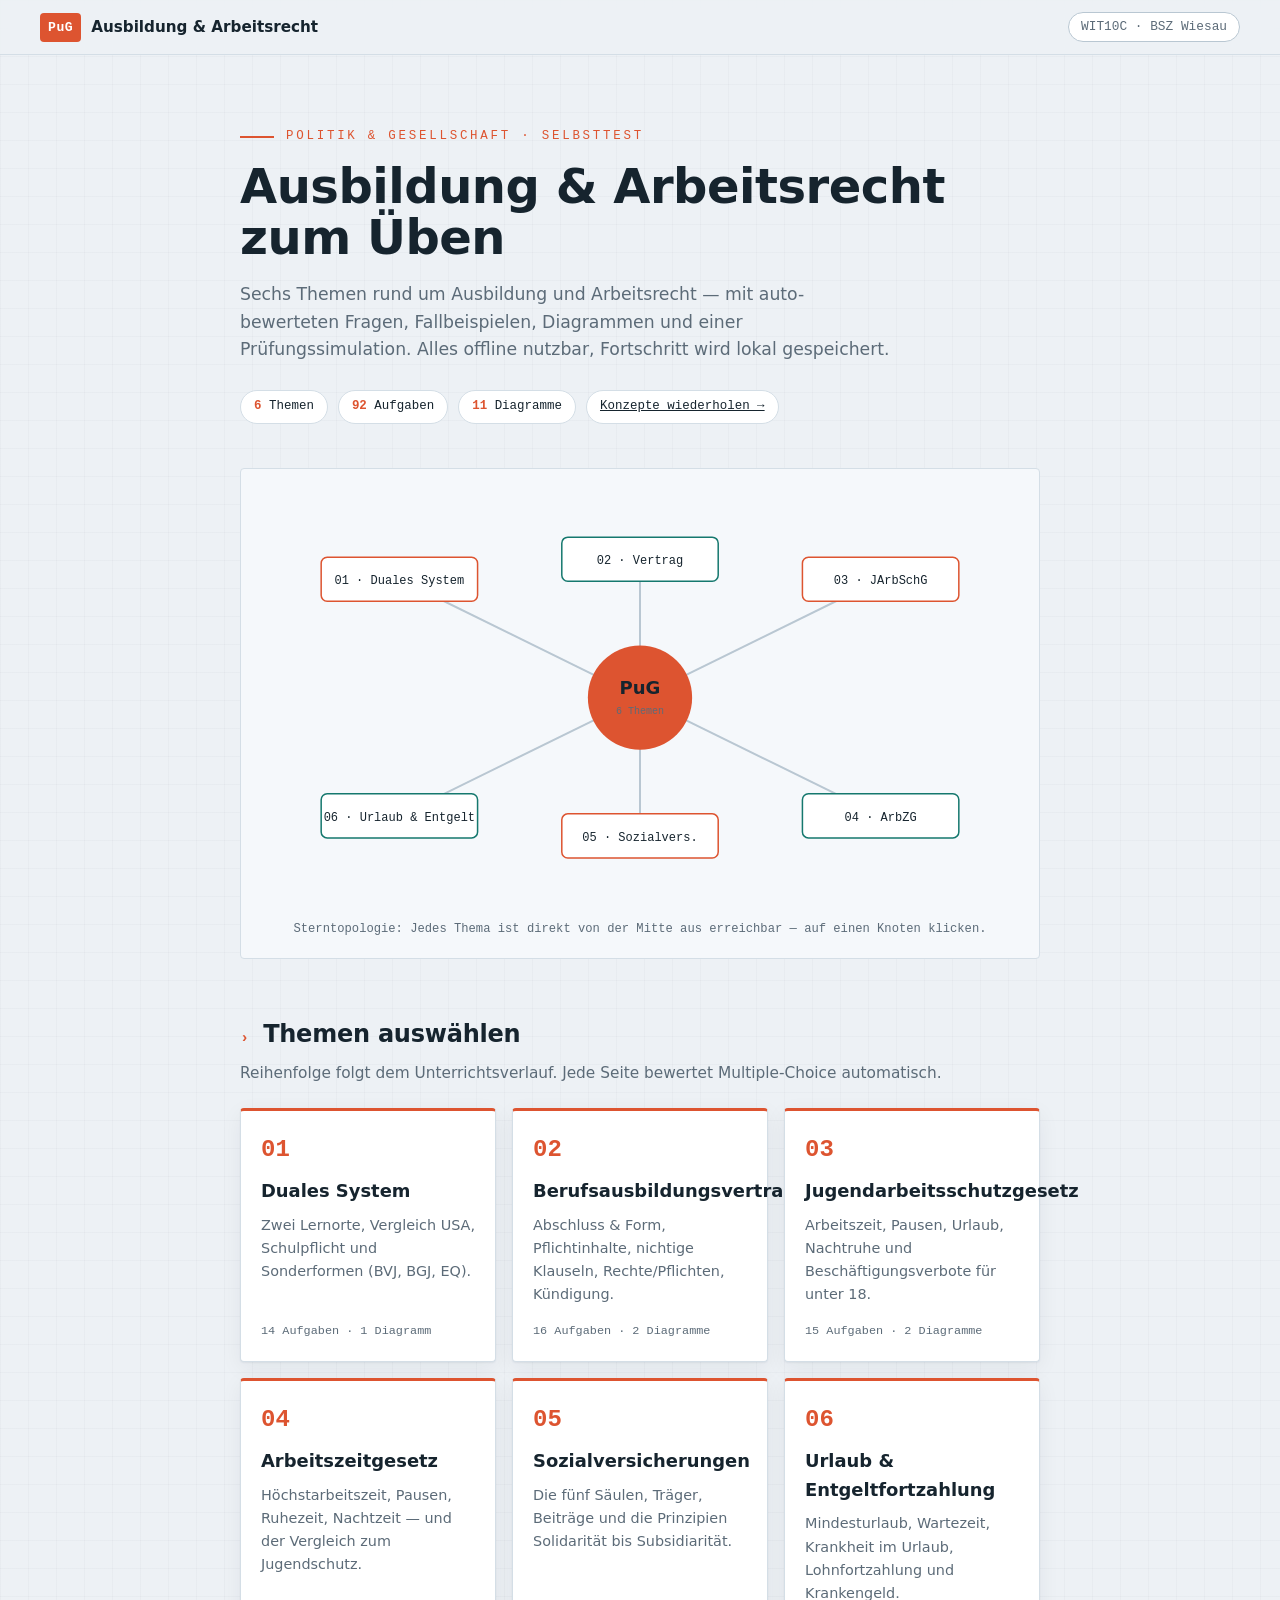
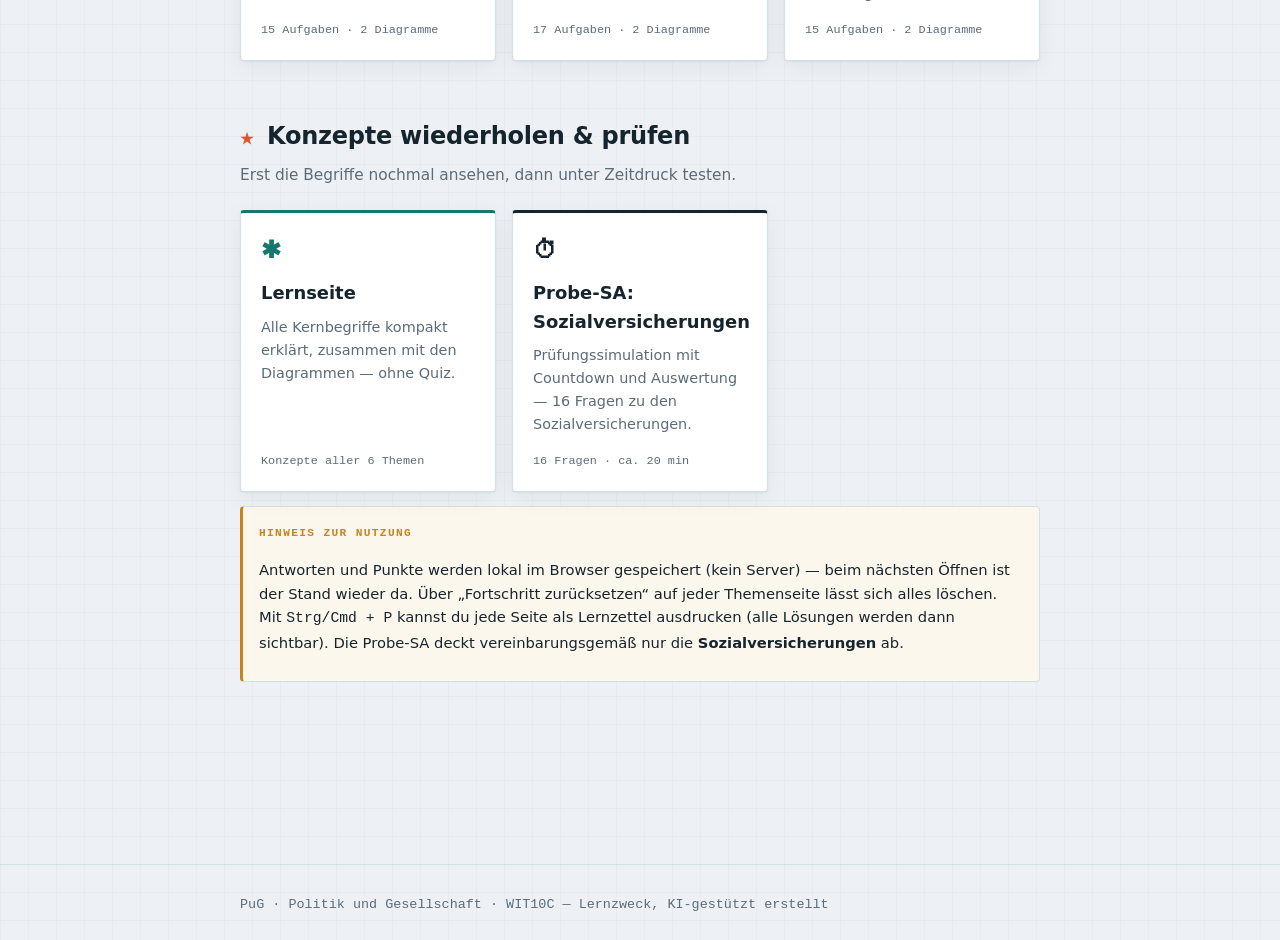
==== index.html @ f2c80445 "--" ====
<!DOCTYPE html>
<html lang="de">
<head>
<meta charset="utf-8">
<meta name="viewport" content="width=device-width, initial-scale=1">
<title>PuG · Ausbildung &amp; Arbeitsrecht — Selbsttest</title>
<link rel="stylesheet" href="assets/style.css">
<link rel="stylesheet" href="assets/print.css">
</head>
<body>
<header class="topbar">
  <a class="brand" href="index.html"><span class="mark">PuG</span><b>Ausbildung &amp; Arbeitsrecht</b></a>
  <div class="spacer"></div>
  <span class="scorechip">WIT10C · BSZ Wiesau</span>
</header>
<main><div class="wrap">
  <section class="hero">
    <p class="eyebrow">Politik &amp; Gesellschaft · Selbsttest</p>
    <h1>Ausbildung &amp; Arbeitsrecht zum Üben</h1>
    <p class="lede">Sechs Themen rund um Ausbildung und Arbeitsrecht — mit auto-bewerteten Fragen, Fallbeispielen,
      Diagrammen und einer Prüfungssimulation. Alles offline nutzbar, Fortschritt wird lokal gespeichert.</p>
    <div class="hero-meta">
      <span class="pill"><b>6</b> Themen</span>
      <span class="pill"><b>92</b> Aufgaben</span>
      <span class="pill"><b>11</b> Diagramme</span>
      <a class="pill" href="lernseite.html">Konzepte wiederholen →</a>
    </div>
  </section>

  <figure class="diagram">
    <svg viewBox="0 0 760 420" role="img" aria-label="Navigations-Sterndiagramm mit den sechs Themen rund um die zentrale PuG-Marke">
      <!-- spokes -->
      <line x1="380" y1="210" x2="140" y2="92"  stroke="#B9C7D2" stroke-width="2"/>
      <line x1="380" y1="210" x2="380" y2="72"  stroke="#B9C7D2" stroke-width="2"/>
      <line x1="380" y1="210" x2="620" y2="92"  stroke="#B9C7D2" stroke-width="2"/>
      <line x1="380" y1="210" x2="620" y2="328" stroke="#B9C7D2" stroke-width="2"/>
      <line x1="380" y1="210" x2="380" y2="348" stroke="#B9C7D2" stroke-width="2"/>
      <line x1="380" y1="210" x2="140" y2="328" stroke="#B9C7D2" stroke-width="2"/>
      <!-- hub -->
      <circle cx="380" cy="210" r="52" fill="#DD5430"/>
      <text x="380" y="206" text-anchor="middle" class="svg-title" fill="#fff" style="font-size:18px">PuG</text>
      <text x="380" y="226" text-anchor="middle" class="svg-label-sm" fill="#FBEAE3">6 Themen</text>
      <!-- node 01 -->
      <a href="01-duales-system.html">
        <rect x="62"  y="70" width="156" height="44" rx="6" fill="#FFFFFF" stroke="#DD5430" stroke-width="1.5"/>
        <text x="140" y="97" text-anchor="middle" class="svg-label">01 · Duales System</text>
      </a>
      <!-- node 02 -->
      <a href="02-ausbildungsvertrag.html">
        <rect x="302" y="50" width="156" height="44" rx="6" fill="#FFFFFF" stroke="#15786E" stroke-width="1.5"/>
        <text x="380" y="77" text-anchor="middle" class="svg-label">02 · Vertrag</text>
      </a>
      <!-- node 03 -->
      <a href="03-jugendarbeitsschutz.html">
        <rect x="542" y="70" width="156" height="44" rx="6" fill="#FFFFFF" stroke="#DD5430" stroke-width="1.5"/>
        <text x="620" y="97" text-anchor="middle" class="svg-label">03 · JArbSchG</text>
      </a>
      <!-- node 04 -->
      <a href="04-arbeitszeitgesetz.html">
        <rect x="542" y="306" width="156" height="44" rx="6" fill="#FFFFFF" stroke="#15786E" stroke-width="1.5"/>
        <text x="620" y="333" text-anchor="middle" class="svg-label">04 · ArbZG</text>
      </a>
      <!-- node 05 -->
      <a href="05-sozialversicherungen.html">
        <rect x="302" y="326" width="156" height="44" rx="6" fill="#FFFFFF" stroke="#DD5430" stroke-width="1.5"/>
        <text x="380" y="353" text-anchor="middle" class="svg-label">05 · Sozialvers.</text>
      </a>
      <!-- node 06 -->
      <a href="06-urlaub-entgelt.html">
        <rect x="62"  y="306" width="156" height="44" rx="6" fill="#FFFFFF" stroke="#15786E" stroke-width="1.5"/>
        <text x="140" y="333" text-anchor="middle" class="svg-label">06 · Urlaub &amp; Entgelt</text>
      </a>
    </svg>
    <figcaption>Sterntopologie: Jedes Thema ist direkt von der Mitte aus erreichbar — auf einen Knoten klicken.</figcaption>
  </figure>

  <div class="sec-head"><span class="ix">›</span><h2>Themen auswählen</h2></div>
  <p class="sec-sub">Reihenfolge folgt dem Unterrichtsverlauf. Jede Seite bewertet Multiple-Choice automatisch.</p>
  <div class="topic-grid">
    <a class="topic-card" href="01-duales-system.html">
      <span class="tc-num">01</span><h3>Duales System</h3>
      <p>Zwei Lernorte, Vergleich USA, Schulpflicht und Sonderformen (BVJ, BGJ, EQ).</p>
      <span class="tc-meta">14 Aufgaben · 1 Diagramm</span>
    </a>
    <a class="topic-card" href="02-ausbildungsvertrag.html">
      <span class="tc-num">02</span><h3>Berufsausbildungsvertrag</h3>
      <p>Abschluss &amp; Form, Pflichtinhalte, nichtige Klauseln, Rechte/Pflichten, Kündigung.</p>
      <span class="tc-meta">16 Aufgaben · 2 Diagramme</span>
    </a>
    <a class="topic-card" href="03-jugendarbeitsschutz.html">
      <span class="tc-num">03</span><h3>Jugendarbeitsschutzgesetz</h3>
      <p>Arbeitszeit, Pausen, Urlaub, Nachtruhe und Beschäftigungsverbote für unter 18.</p>
      <span class="tc-meta">15 Aufgaben · 2 Diagramme</span>
    </a>
    <a class="topic-card" href="04-arbeitszeitgesetz.html">
      <span class="tc-num">04</span><h3>Arbeitszeitgesetz</h3>
      <p>Höchstarbeitszeit, Pausen, Ruhezeit, Nachtzeit — und der Vergleich zum Jugendschutz.</p>
      <span class="tc-meta">15 Aufgaben · 2 Diagramme</span>
    </a>
    <a class="topic-card" href="05-sozialversicherungen.html">
      <span class="tc-num">05</span><h3>Sozialversicherungen</h3>
      <p>Die fünf Säulen, Träger, Beiträge und die Prinzipien Solidarität bis Subsidiarität.</p>
      <span class="tc-meta">17 Aufgaben · 2 Diagramme</span>
    </a>
    <a class="topic-card" href="06-urlaub-entgelt.html">
      <span class="tc-num">06</span><h3>Urlaub &amp; Entgeltfortzahlung</h3>
      <p>Mindesturlaub, Wartezeit, Krankheit im Urlaub, Lohnfortzahlung und Krankengeld.</p>
      <span class="tc-meta">15 Aufgaben · 2 Diagramme</span>
    </a>
  </div>

  <div class="sec-head"><span class="ix">★</span><h2>Konzepte wiederholen &amp; prüfen</h2></div>
  <p class="sec-sub">Erst die Begriffe nochmal ansehen, dann unter Zeitdruck testen.</p>
  <div class="topic-grid">
    <a class="topic-card" href="lernseite.html" style="border-top-color:#15786E">
      <span class="tc-num" style="color:#15786E">✱</span><h3>Lernseite</h3>
      <p>Alle Kernbegriffe kompakt erklärt, zusammen mit den Diagrammen — ohne Quiz.</p>
      <span class="tc-meta">Konzepte aller 6 Themen</span>
    </a>
    <a class="topic-card" href="pruefung.html" style="border-top-color:#16242E">
      <span class="tc-num" style="color:#16242E">⏱</span><h3>Probe-SA: Sozialversicherungen</h3>
      <p>Prüfungssimulation mit Countdown und Auswertung — 16 Fragen zu den Sozialversicherungen.</p>
      <span class="tc-meta">16 Fragen · ca. 20 min</span>
    </a>
  </div>

  <div class="note">
    <span class="lbl">Hinweis zur Nutzung</span>
    <p>Antworten und Punkte werden lokal im Browser gespeichert (kein Server) — beim nächsten Öffnen ist der Stand wieder da.
      Über „Fortschritt zurücksetzen“ auf jeder Themenseite lässt sich alles löschen. Mit <code>Strg/Cmd + P</code> kannst du jede Seite
      als Lernzettel ausdrucken (alle Lösungen werden dann sichtbar). Die Probe-SA deckt vereinbarungsgemäß nur die <strong>Sozialversicherungen</strong> ab.</p>
  </div>
</div></main>
<footer class="foot"><div class="wrap"><span class="mono">PuG · Politik und Gesellschaft · WIT10C — Lernzweck, KI-gestützt erstellt</span></div></footer>
</body>
</html>
---- assets/style.css ----
/* =========================================================================
   IT-Lernmaterial · Selbsttest-Website
   Visual identity: signal-orange + deep teal on cool blue-grey paper.
   Monospace carries all technical tokens — the subject's own vernacular.
   ========================================================================= */

:root {
  --ground:      #EDF1F5;
  --surface:     #FFFFFF;
  --surface-2:   #F5F8FB;
  --ink:         #16242E;
  --muted:       #5C6B78;
  --line:        #D4DEE6;
  --line-strong: #B9C7D2;
  --accent:      #DD5430;  /* signal orange — structure, emphasis */
  --accent-deep: #B23E1F;
  --accent-tint: #FBEAE3;
  --accent-2:    #15786E;  /* teal — correct / solutions */
  --accent-2-tint:#E4F1EF;
  --warn:        #B5462F;
  --gold:        #C6841E;

  --font-display: "Segoe UI Semibold","Segoe UI",system-ui,-apple-system,sans-serif;
  --font-body:    "Segoe UI",system-ui,-apple-system,"Helvetica Neue",sans-serif;
  --font-mono:    "Cascadia Code","Cascadia Mono","Consolas",ui-monospace,"SF Mono",monospace;

  --maxw: 880px;
  --radius: 4px;
  --shadow: 0 1px 2px rgba(22,36,46,.06), 0 6px 22px rgba(22,36,46,.06);
}

* { box-sizing: border-box; }

html { scroll-behavior: smooth; scroll-padding-top: 84px; }

body {
  margin: 0;
  font-family: var(--font-body);
  color: var(--ink);
  background: var(--ground);
  line-height: 1.6;
  -webkit-font-smoothing: antialiased;
  background-image:
    linear-gradient(rgba(22,36,46,.022) 1px, transparent 1px),
    linear-gradient(90deg, rgba(22,36,46,.022) 1px, transparent 1px);
  background-size: 28px 28px;
}

/* ---------- top bar ---------------------------------------------------- */
.topbar {
  position: sticky; top: 0; z-index: 50;
  display: flex; align-items: center; gap: 16px;
  padding: 12px clamp(16px,4vw,40px);
  background: rgba(237,241,245,.86);
  backdrop-filter: blur(8px);
  border-bottom: 1px solid var(--line);
}
.brand { display: flex; align-items: center; gap: 10px; text-decoration: none; color: var(--ink); }
.brand .mark {
  font-family: var(--font-mono); font-weight: 700; letter-spacing: .04em;
  background: var(--accent); color: #fff; padding: 4px 8px; border-radius: var(--radius);
  font-size: .82rem;
}
.brand .mark .slash { opacity: .6; }
.brand b { font-weight: 700; font-size: .95rem; }
.brand span.sub { color: var(--muted); font-size: .8rem; }
.topbar .spacer { flex: 1; }
.topnav { display: flex; gap: 2px; flex-wrap: wrap; }
.topnav a {
  font-family: var(--font-mono); font-size: .82rem; text-decoration: none;
  color: var(--muted); padding: 5px 9px; border-radius: var(--radius);
}
.topnav a:hover { color: var(--ink); background: var(--surface-2); }
.topnav a.current { color: #fff; background: var(--accent); }

/* score chip */
.scorechip {
  font-family: var(--font-mono); font-size: .8rem; color: var(--muted);
  border: 1px solid var(--line-strong); border-radius: 999px; padding: 4px 12px;
  background: var(--surface); white-space: nowrap;
}
.scorechip b { color: var(--accent-2); }

/* ---------- layout ----------------------------------------------------- */
.wrap { max-width: var(--maxw); margin: 0 auto; padding: 0 clamp(16px,4vw,40px); }
main { padding-bottom: 96px; }

/* ---------- hero ------------------------------------------------------- */
.hero { padding: clamp(36px,7vw,72px) 0 clamp(28px,4vw,40px); }
.eyebrow {
  font-family: var(--font-mono); font-size: .78rem; letter-spacing: .22em;
  text-transform: uppercase; color: var(--accent); margin: 0 0 14px;
  display: flex; align-items: center; gap: 12px;
}
.eyebrow::before { content:""; width: 34px; height: 2px; background: var(--accent); display:inline-block; }

.hero-num {
  font-family: var(--font-mono); font-weight: 700;
  font-size: clamp(3.4rem,12vw,7rem); line-height: .9; color: var(--ink);
  display: flex; align-items: baseline; gap: .15em;
}
.hero-num .hash { color: var(--accent); font-size: .5em; }
h1 {
  font-family: var(--font-display); font-weight: 700;
  font-size: clamp(1.8rem,4.4vw,3rem); line-height: 1.06; margin: 6px 0 0;
  letter-spacing: -.01em;
}
.hero .lede { font-size: 1.08rem; color: var(--muted); max-width: 60ch; margin: 18px 0 0; }

.hero-meta { display: flex; flex-wrap: wrap; gap: 10px; margin-top: 26px; }
.pill {
  font-family: var(--font-mono); font-size: .78rem; color: var(--ink);
  background: var(--surface); border: 1px solid var(--line); border-radius: 999px;
  padding: 6px 13px;
}
.pill b { color: var(--accent); }

/* ---------- section heads --------------------------------------------- */
.sec-head { margin: 56px 0 8px; display: flex; align-items: baseline; gap: 14px; }
.sec-head .ix {
  font-family: var(--font-mono); color: var(--accent); font-weight: 700; font-size: .95rem;
}
.sec-head h2 {
  font-family: var(--font-display); font-weight: 700; font-size: 1.5rem; margin: 0;
  letter-spacing: -.01em;
}
.sec-sub { color: var(--muted); margin: 0 0 22px; font-size: .96rem; }
hr.rule { border: 0; border-top: 1px solid var(--line); margin: 0; }

/* ---------- question cards -------------------------------------------- */
.q {
  background: var(--surface); border: 1px solid var(--line); border-radius: var(--radius);
  box-shadow: var(--shadow); margin: 18px 0; overflow: hidden;
  border-left: 3px solid var(--line-strong);
}
.q.answered-ok  { border-left-color: var(--accent-2); }
.q.answered-bad { border-left-color: var(--accent); }

.q-head {
  display: flex; align-items: center; gap: 12px;
  padding: 14px 22px 0;
}
.q-num {
  font-family: var(--font-mono); font-weight: 700; color: var(--accent); font-size: .95rem;
}
.q-type {
  font-family: var(--font-mono); font-size: .68rem; letter-spacing: .12em; text-transform: uppercase;
  color: var(--muted); border: 1px solid var(--line); border-radius: 999px; padding: 2px 9px;
}
.q-type.calc { color: var(--accent-deep); border-color: var(--accent-tint); background: var(--accent-tint); }
.q-pts { margin-left: auto; font-family: var(--font-mono); font-size: .72rem; color: var(--muted); }

.q-body { padding: 12px 22px 4px; }
.q-text { margin: 0 0 14px; font-size: 1.02rem; }
.q-text strong { font-weight: 700; }
.q-body code, .mono { font-family: var(--font-mono); }
.q-body code {
  background: var(--surface-2); border: 1px solid var(--line); border-radius: 3px;
  padding: .05em .4em; font-size: .92em;
}

/* options */
.q-options { list-style: none; margin: 0 0 8px; padding: 0; display: grid; gap: 8px; }
.opt {
  display: flex; align-items: flex-start; gap: 11px;
  padding: 11px 14px; border: 1px solid var(--line); border-radius: var(--radius);
  cursor: pointer; transition: background .12s, border-color .12s; background: var(--surface);
  font-size: .98rem;
}
.opt:hover { background: var(--surface-2); border-color: var(--line-strong); }
.opt .tick {
  flex: none; width: 20px; height: 20px; border: 1.5px solid var(--line-strong);
  border-radius: 50%; display: grid; place-items: center; margin-top: 1px;
  font-family: var(--font-mono); font-size: .7rem; color: transparent;
}
.opt[data-multi="true"] .tick { border-radius: 4px; }
.q-options.locked .opt { cursor: default; }
.opt.picked { border-color: var(--ink); background: var(--surface-2); }
.opt.picked .tick { background: var(--ink); border-color: var(--ink); color: #fff; }
.q-options:not(.locked) .opt.picked .tick::after { content: "✓"; }
.opt.correct   { border-color: var(--accent-2); background: var(--accent-2-tint); }
.opt.correct .tick { background: var(--accent-2); border-color: var(--accent-2); color:#fff; }
.opt.wrong     { border-color: var(--warn); background: var(--accent-tint); }
.opt.wrong .tick { background: var(--warn); border-color: var(--warn); color:#fff; }
.opt.reveal-correct { border-color: var(--accent-2); }
.opt.reveal-correct .tick { color: var(--accent-2); border-color: var(--accent-2); }

/* reveal button + solution */
.q-foot { padding: 4px 22px 18px; display: flex; gap: 10px; flex-wrap: wrap; }
.q-reveal {
  font-family: var(--font-mono); font-size: .82rem; cursor: pointer;
  background: transparent; color: var(--accent-2); border: 1px solid var(--accent-2);
  border-radius: var(--radius); padding: 7px 14px; transition: background .12s,color .12s;
}
.q-reveal:hover { background: var(--accent-2); color: #fff; }
.q-reveal[aria-expanded="true"] { background: var(--accent-2); color:#fff; }
.q-check {
  font-family: var(--font-mono); font-size: .82rem; cursor: pointer;
  background: var(--ink); color: #fff; border: 1px solid var(--ink);
  border-radius: var(--radius); padding: 7px 14px;
}
.q-check:hover { background: #0e1920; }

.q-solution {
  margin: 14px 22px 20px; padding: 16px 18px;
  background: var(--accent-2-tint); border: 1px solid #BFE0DB; border-left: 3px solid var(--accent-2);
  border-radius: var(--radius); font-size: .96rem;
}
.q-solution[hidden] { display: none; }
.q-solution .sol-label {
  font-family: var(--font-mono); font-size: .68rem; letter-spacing: .14em; text-transform: uppercase;
  color: var(--accent-2); font-weight: 700; display: block; margin-bottom: 8px;
}
.q-solution p { margin: 0 0 8px; }
.q-solution p:last-child { margin-bottom: 0; }
.q-solution ul, .q-solution ol { margin: 6px 0; padding-left: 22px; }
.q-solution li { margin: 4px 0; }
.q-solution code {
  font-family: var(--font-mono); background: rgba(255,255,255,.7);
  border: 1px solid #BFE0DB; border-radius: 3px; padding: .04em .35em;
}
.q-solution .step {
  font-family: var(--font-mono); font-size: .9rem; background: rgba(255,255,255,.75);
  border: 1px solid #CFE5E1; border-radius: 4px; padding: 8px 12px; margin: 8px 0; white-space: pre-wrap;
}
.tag-mistake {
  display:inline-block; font-family:var(--font-mono); font-size:.7rem; color:var(--warn);
  background:var(--accent-tint); border:1px solid #EBC9BD; border-radius:999px; padding:1px 8px; margin-right:6px;
}

/* ---------- figures / diagrams ---------------------------------------- */
figure.diagram {
  margin: 4px 0 16px; padding: 18px; background: var(--surface-2);
  border: 1px solid var(--line); border-radius: var(--radius); overflow-x: auto;
}
figure.diagram svg { display: block; max-width: 100%; height: auto; margin: 0 auto; }
figure.diagram figcaption {
  font-family: var(--font-mono); font-size: .76rem; color: var(--muted);
  margin-top: 12px; text-align: center;
}
.svg-label { font-family: var(--font-mono); font-size: 12px; fill: var(--ink); }
.svg-label-sm { font-family: var(--font-mono); font-size: 10px; fill: var(--muted); }
.svg-title { font-family: var(--font-body); font-weight: 700; font-size: 13px; fill: var(--ink); }

/* ---------- gallery page ---------------------------------------------- */
.gal-nav { display: flex; flex-wrap: wrap; gap: 8px; margin-top: 18px; }
.gal-nav a.pill { text-decoration: none; transition: border-color .15s, transform .15s; }
.gal-nav a.pill:hover { border-color: var(--line-strong); transform: translateY(-2px); }
.gal-nav .cnt {
  font-family: var(--font-mono); font-size: .7rem; color: var(--accent); margin-left: 4px;
}
.sec-sub .src-link { color: var(--accent); text-decoration: none; font-weight: 600; }
.sec-sub .src-link:hover { text-decoration: underline; }
.gal-grid {
  display: grid; grid-template-columns: repeat(auto-fill, minmax(360px, 1fr));
  gap: 16px; margin-top: 8px;
}
.gal-item { display: flex; }
.gal-item figure.diagram { margin: 0; width: 100%; }

/* ---------- learning page (concept review) ---------------------------- */
.learn-grid {
  display: grid; grid-template-columns: repeat(auto-fill, minmax(260px, 1fr));
  gap: 12px; margin: 8px 0 18px;
}
.learn-card {
  background: var(--surface); border: 1px solid var(--line); border-radius: var(--radius);
  border-left: 3px solid var(--accent-2); padding: 14px 16px; box-shadow: var(--shadow);
}
.learn-card .lc-term {
  font-family: var(--font-mono); font-weight: 700; color: var(--accent-2);
  font-size: .92rem; display: block; margin-bottom: 5px;
}
.learn-card .lc-def { margin: 0; font-size: .92rem; color: var(--ink); }
.learn-card .lc-def code {
  font-family: var(--font-mono); background: var(--surface-2);
  border: 1px solid var(--line); border-radius: 3px; padding: .04em .35em; font-size: .9em;
}

/* ---------- reference tables ------------------------------------------ */
.tbl-wrap { overflow-x: auto; margin: 4px 0 12px; }
table.ref {
  border-collapse: collapse; width: 100%; font-size: .9rem; background: var(--surface);
}
table.ref th, table.ref td { border: 1px solid var(--line); padding: 8px 11px; text-align: left; vertical-align: top; }
table.ref th { background: var(--ink); color: #fff; font-weight: 600; font-size: .82rem; }
table.ref tr:nth-child(even) td { background: var(--surface-2); }
table.ref code, table.ref .mono { font-family: var(--font-mono); font-size: .9em; }

/* ---------- callouts --------------------------------------------------- */
.note {
  border: 1px solid var(--line); border-left: 3px solid var(--gold); background: #FCF7EC;
  border-radius: var(--radius); padding: 12px 16px; margin: 14px 0; font-size: .92rem;
}
.note .lbl { font-family: var(--font-mono); font-size: .7rem; letter-spacing:.12em; text-transform:uppercase; color: var(--gold); font-weight:700; }

/* ---------- index page topic grid ------------------------------------- */
.topic-grid { display: grid; grid-template-columns: repeat(auto-fill,minmax(250px,1fr)); gap: 16px; margin: 8px 0 0; }
.topic-card {
  display: flex; flex-direction: column; gap: 8px; text-decoration: none; color: var(--ink);
  background: var(--surface); border: 1px solid var(--line); border-radius: var(--radius);
  padding: 20px; box-shadow: var(--shadow); transition: transform .14s, border-color .14s, box-shadow .14s;
  border-top: 3px solid var(--accent);
}
.topic-card:hover { transform: translateY(-3px); border-color: var(--line-strong);
  box-shadow: 0 8px 30px rgba(22,36,46,.12); }
.topic-card .tc-num { font-family: var(--font-mono); font-weight: 700; color: var(--accent); font-size: 1.5rem; }
.topic-card h3 { font-family: var(--font-display); margin: 0; font-size: 1.12rem; }
.topic-card p { margin: 0; color: var(--muted); font-size: .9rem; }
.topic-card .tc-meta { margin-top: auto; font-family: var(--font-mono); font-size: .74rem; color: var(--muted); padding-top: 8px; }

/* ---------- pager (prev/next) ----------------------------------------- */
.pager { display: flex; justify-content: space-between; gap: 12px; margin-top: 64px; }
.pager a {
  flex: 1; text-decoration: none; color: var(--ink); background: var(--surface);
  border: 1px solid var(--line); border-radius: var(--radius); padding: 16px 18px;
  transition: border-color .14s, background .14s;
}
.pager a:hover { border-color: var(--accent); }
.pager a.next { text-align: right; }
.pager a span { display: block; font-family: var(--font-mono); font-size: .72rem; color: var(--muted); letter-spacing:.1em; text-transform:uppercase; }
.pager a b { font-weight: 700; }
.pager a[aria-disabled="true"] { opacity: .4; pointer-events: none; }

/* ---------- controls bar ---------------------------------------------- */
.controls { display: flex; flex-wrap: wrap; gap: 10px; align-items: center; margin: 8px 0 24px; }
.btn {
  font-family: var(--font-mono); font-size: .82rem; cursor: pointer; border-radius: var(--radius);
  padding: 8px 15px; border: 1px solid var(--line-strong); background: var(--surface); color: var(--ink);
  transition: background .12s, border-color .12s, color .12s;
}
.btn:hover { border-color: var(--accent); }
.btn.primary { background: var(--accent); border-color: var(--accent); color: #fff; }
.btn.primary:hover { background: var(--accent-deep); border-color: var(--accent-deep); }

/* ---------- footer ----------------------------------------------------- */
.foot { border-top: 1px solid var(--line); margin-top: 72px; padding: 28px 0; color: var(--muted); font-size: .84rem; }
.foot .mono { font-family: var(--font-mono); }

/* ---------- accessibility & motion ------------------------------------ */
:focus-visible { outline: 2px solid var(--accent); outline-offset: 2px; }
@media (prefers-reduced-motion: reduce) {
  * { animation: none !important; transition: none !important; scroll-behavior: auto; }
}
@media (max-width: 620px) {
  .topnav { display: none; }
  .q-head, .q-body, .q-foot { padding-left: 16px; padding-right: 16px; }
  .q-solution { margin-left: 16px; margin-right: 16px; }
}

/* ---------- source tag + rubric (generic) ----------------------------- */
.q-src {
  font-family: var(--font-mono); font-size: .66rem; letter-spacing: .04em;
  color: var(--accent-2); background: var(--accent-2-tint);
  border: 1px solid #BFE0DB; border-radius: 999px; padding: 2px 9px;
}
.q-head .q-src { margin-left: 6px; }
.rubric { list-style: none; margin: 10px 0 0; padding: 0; }
.rubric li { position: relative; padding: 3px 0 3px 26px; margin: 0; font-size: .92rem; }
.rubric li::before {
  content: "\2610"; position: absolute; left: 0; top: 1px;
  font-family: var(--font-mono); color: var(--accent-2); font-size: 1.05rem;
}
.rubric-label {
  font-family: var(--font-mono); font-size: .68rem; letter-spacing: .14em; text-transform: uppercase;
  color: var(--accent-2); font-weight: 700; display: block; margin: 12px 0 6px;
}

/* ---------- exam mode (Probe-SA) -------------------------------------- */
.exam-bar {
  position: sticky; top: 60px; z-index: 40;
  display: flex; align-items: center; gap: 14px; flex-wrap: wrap;
  background: var(--ink); color: #fff; border-radius: var(--radius);
  padding: 12px 18px; margin: 8px 0 24px; box-shadow: var(--shadow);
}
.exam-bar .clock {
  font-family: var(--font-mono); font-size: 1.25rem; font-weight: 700;
  background: rgba(255,255,255,.1); border-radius: var(--radius); padding: 4px 12px;
}
.exam-bar .clock.low { color: #FFD2C6; background: rgba(221,84,48,.35); }
.exam-bar .lbl { font-family: var(--font-mono); font-size: .76rem; letter-spacing: .12em; text-transform: uppercase; opacity: .85; }
.exam-bar .spacer { flex: 1; }
.exam-bar .btn.primary { background: var(--accent); border-color: var(--accent); }

#result {
  background: var(--accent-2-tint); border: 1px solid #BFE0DB; border-left: 3px solid var(--accent-2);
  border-radius: var(--radius); padding: 16px 18px; margin: 18px 0; font-size: 1rem;
}
#result[hidden] { display: none; }
#history { margin: 24px 0; }
#history[hidden] { display: none; }

.open-score-panel { margin-top: 14px; padding-top: 14px; border-top: 1px solid #BFE0DB; }
.score-help { margin: 6px 0 10px; color: var(--muted); font-size: .92rem; }
.open-score-grid {
  display: grid; grid-template-columns: repeat(auto-fit, minmax(170px, 1fr));
  gap: 10px; margin: 10px 0 12px;
}
.open-score-field {
  display: grid; grid-template-columns: 1fr 76px auto; align-items: center; gap: 8px;
  min-height: 44px; padding: 8px 10px;
  background: var(--surface); border: 1px solid #BFE0DB; border-radius: var(--radius);
}
.open-score-field span { font-family: var(--font-mono); font-size: .78rem; color: var(--ink); }
.open-score-field input {
  width: 76px; height: 32px;
  font-family: var(--font-mono); font-size: .9rem; color: var(--ink);
  border: 1px solid var(--line-strong); border-radius: var(--radius);
  padding: 4px 7px; background: var(--surface-2);
}
.open-score-field input:focus { outline: 2px solid var(--accent); outline-offset: 1px; background: var(--surface); }
.open-score-field small { font-family: var(--font-mono); font-size: .72rem; color: var(--muted); white-space: nowrap; }
.final-score-summary {
  margin-top: 12px; padding: 12px 14px;
  background: var(--surface); border: 1px solid #BFE0DB; border-radius: var(--radius);
}
.final-score-main {
  display: grid; grid-template-columns: repeat(auto-fit, minmax(160px, 1fr));
  gap: 8px; align-items: center;
}
.final-score-main span { font-family: var(--font-mono); font-size: .9rem; }
.ihk-scale { display: flex; flex-wrap: wrap; gap: 6px; margin-top: 10px; }
.ihk-scale span {
  font-family: var(--font-mono); font-size: .7rem; color: var(--muted);
  border: 1px solid var(--line); border-radius: 999px; padding: 3px 8px; background: var(--surface-2);
}
.ihk-scale span.active { color: #fff; background: var(--accent-2); border-color: var(--accent-2); }
@media (max-width: 520px) {
  .open-score-field { grid-template-columns: 1fr 70px auto; }
  .open-score-field input { width: 70px; }
}
---- assets/print.css ----
/* Druck-/PDF-Ansicht — alle Seiten.
   Blendet Bedienelemente aus, deckt ALLE Lösungen auf (zum Lernen auf Papier),
   und sorgt für saubere Umbrüche. Wird zusätzlich zu style.css eingebunden. */
@media print {
  :root { --shadow: none; }

  body { background: #fff !important; background-image: none !important; color: #000; }

  /* Bedienelemente und Navigation ausblenden */
  .topbar, .controls, .pager, .gal-nav, .foot,
  .q-foot, .q-reveal, .q-check, .q-copyprompt, .code-hint { display: none !important; }

  main { padding-bottom: 0; }
  .wrap { max-width: 100%; padding: 0 8mm; }

  /* Alle Lösungen sichtbar machen (auch normalerweise eingeklappte) */
  .q-solution[hidden], .q-solution { display: block !important; }

  /* Karten nicht über Seitenränder zerreißen */
  .q, figure.diagram, .learn-card, .topic-card { break-inside: avoid; page-break-inside: avoid; }
  .sec-head { break-after: avoid; page-break-after: avoid; }

  /* Eingabefelder als leere Linien zum Beschriften drucken */
  .code-input { min-height: 120px; border: 1px solid #999; background: #fff; }

  /* Diagramme klar in Schwarz/Weiß */
  figure.diagram { background: #fff !important; border: 1px solid #ccc; }
  .q-solution pre { background: #f4f4f4 !important; border: 1px solid #ccc; }
  .q-solution pre code { color: #111 !important; }

  a[href]::after { content: ""; } /* keine URL-Anhänge */
  @page { margin: 14mm 10mm; }
}
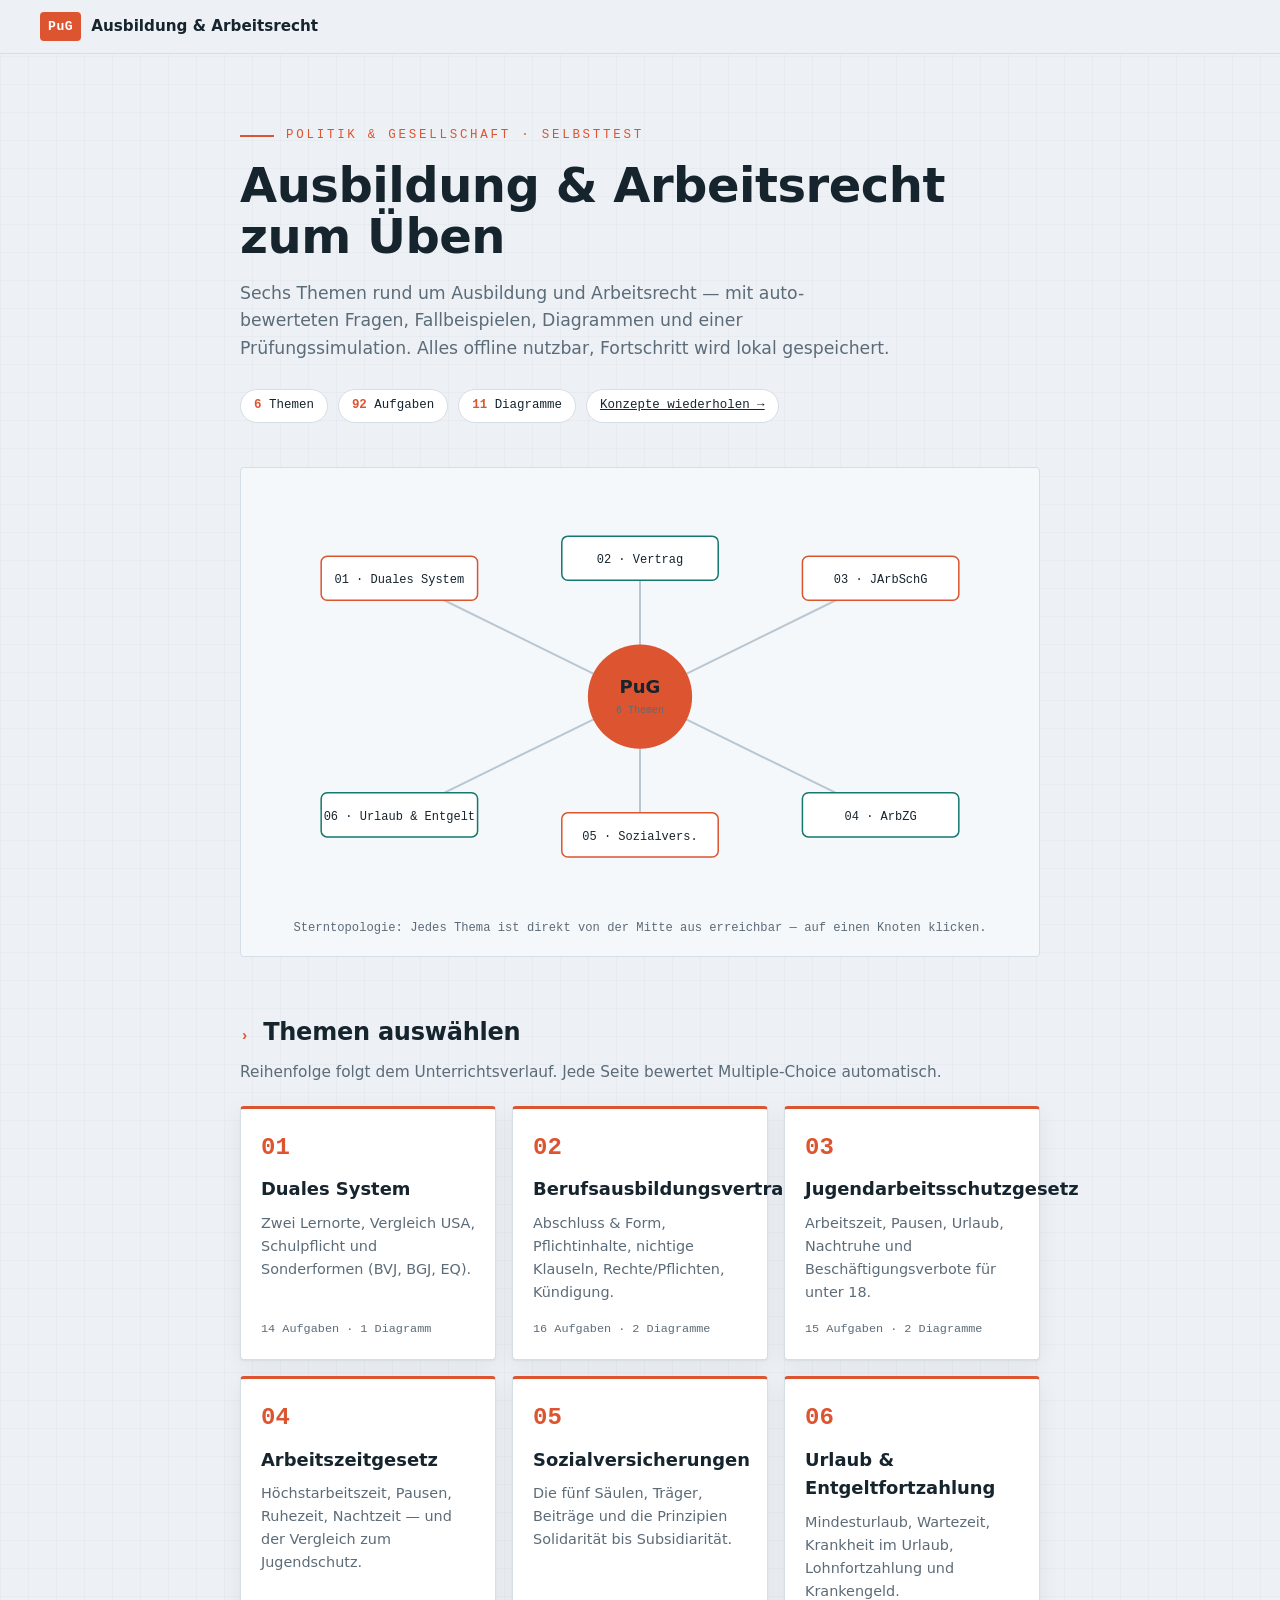
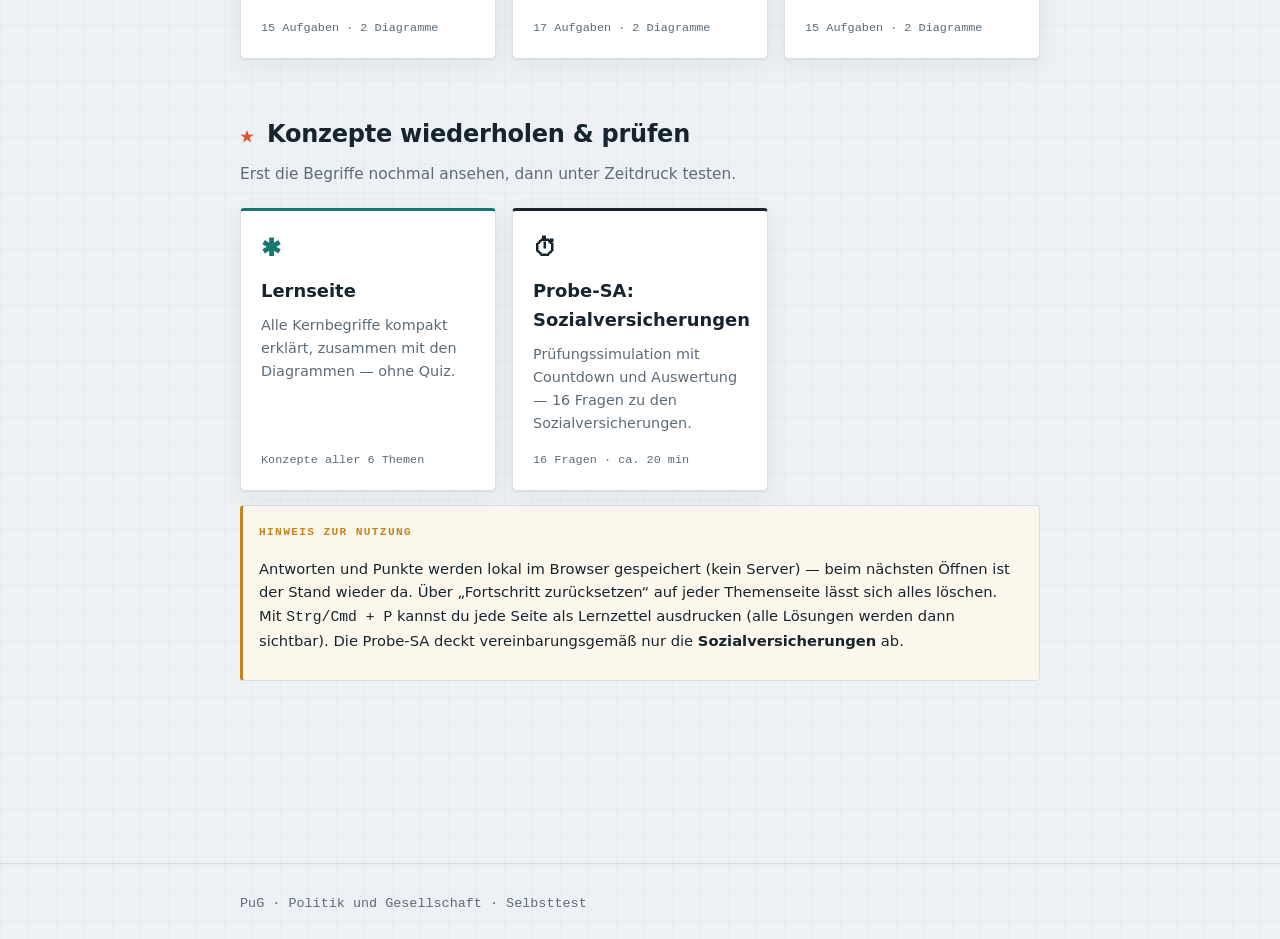
==== commit 84be852b: "Minor fixes" ====
--- a/index.html
+++ b/index.html
@@ -11,7 +11,6 @@
 <header class="topbar">
   <a class="brand" href="index.html"><span class="mark">PuG</span><b>Ausbildung &amp; Arbeitsrecht</b></a>
   <div class="spacer"></div>
-  <span class="scorechip">WIT10C · BSZ Wiesau</span>
 </header>
 <main><div class="wrap">
   <section class="hero">
@@ -131,6 +130,6 @@
       als Lernzettel ausdrucken (alle Lösungen werden dann sichtbar). Die Probe-SA deckt vereinbarungsgemäß nur die <strong>Sozialversicherungen</strong> ab.</p>
   </div>
 </div></main>
-<footer class="foot"><div class="wrap"><span class="mono">PuG · Politik und Gesellschaft · WIT10C — Lernzweck, KI-gestützt erstellt</span></div></footer>
+<footer class="foot"><div class="wrap"><span class="mono">PuG · Politik und Gesellschaft · Selbsttest</span></div></footer>
 </body>
 </html>
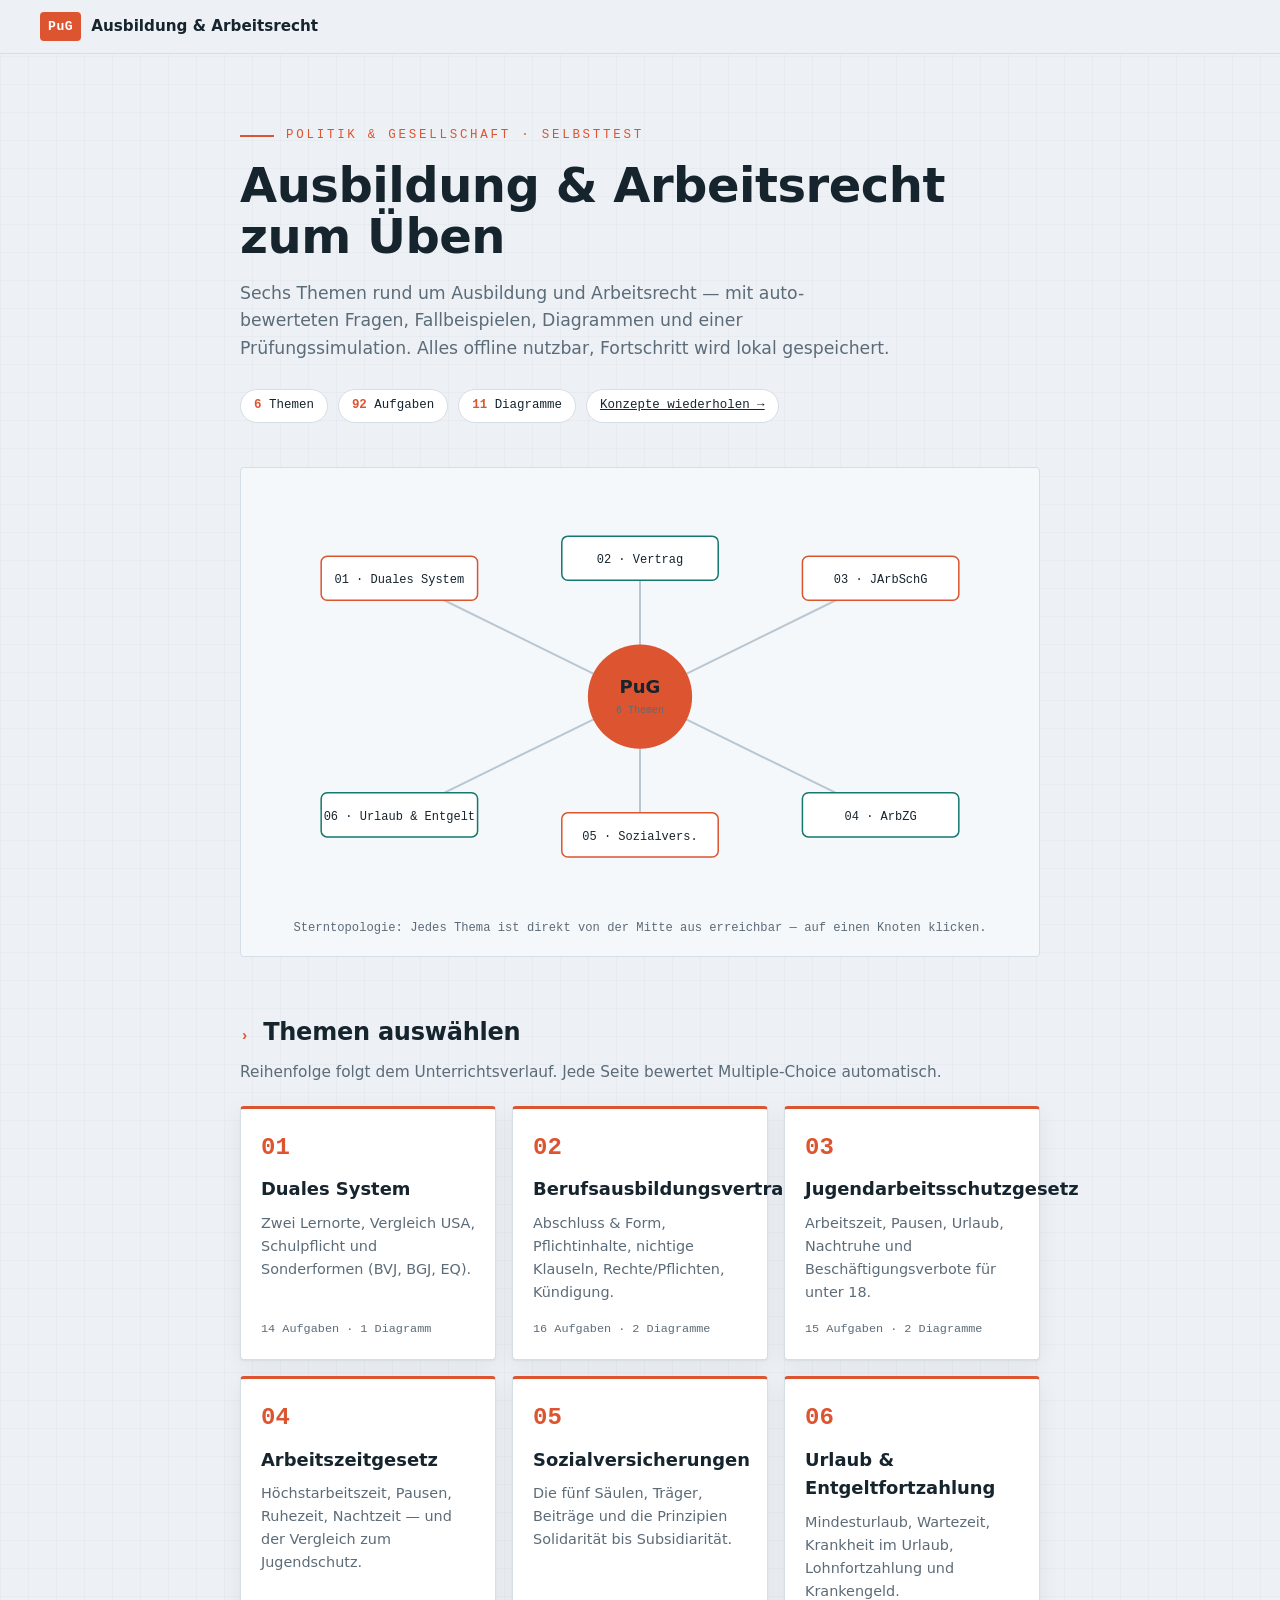
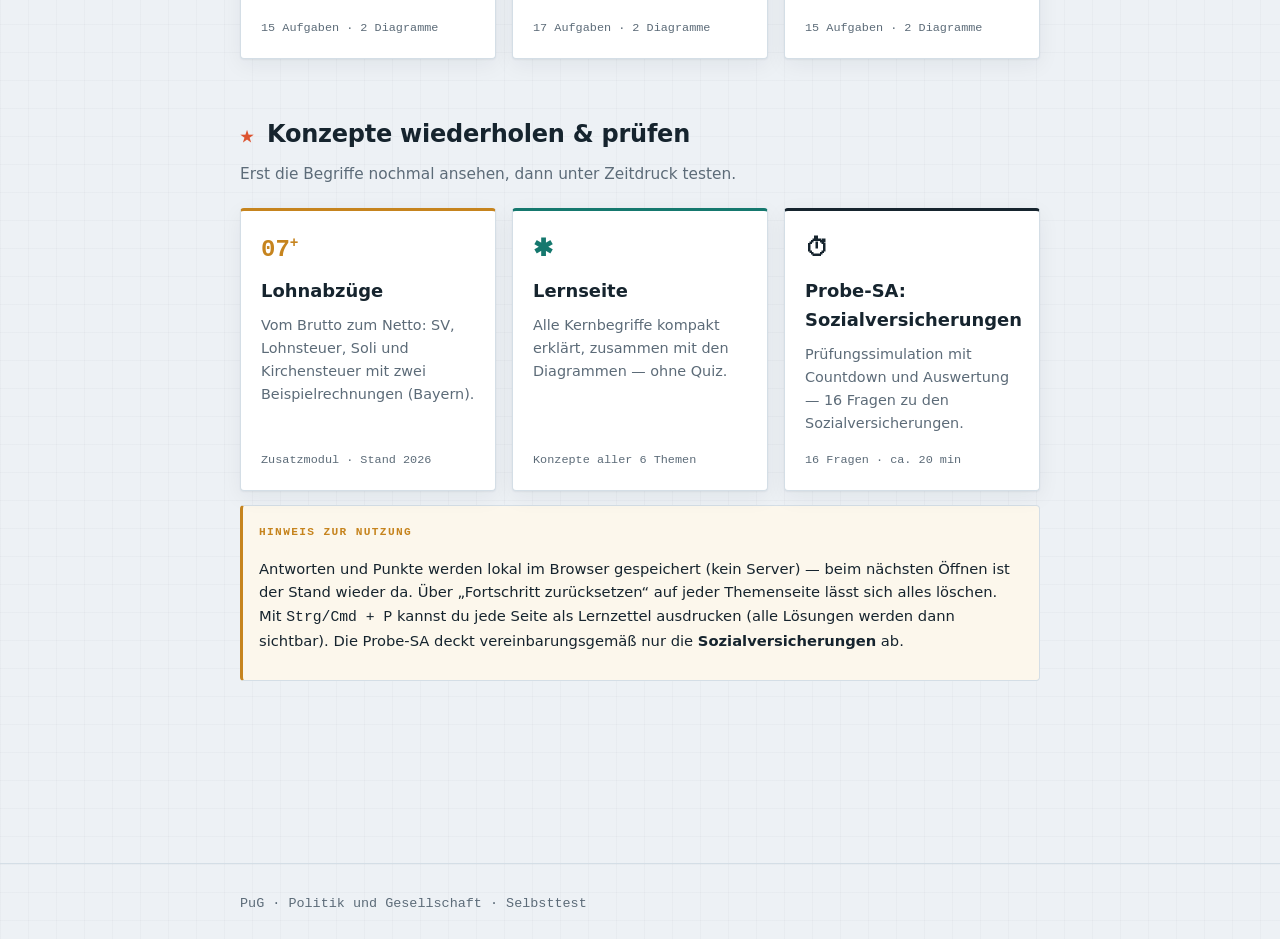
==== commit 6ba90c7f: "feat: Zusatzmodul 07 – Lohnabzüge (Brutto → Netto, Landkreis Regensburg) Neue Seite 07-lohnabzuege.h" ====
--- a/index.html
+++ b/index.html
@@ -111,6 +111,11 @@
   <div class="sec-head"><span class="ix">★</span><h2>Konzepte wiederholen &amp; prüfen</h2></div>
   <p class="sec-sub">Erst die Begriffe nochmal ansehen, dann unter Zeitdruck testen.</p>
   <div class="topic-grid">
+    <a class="topic-card" href="07-lohnabzuege.html" style="border-top-color:#C6841E">
+      <span class="tc-num" style="color:#C6841E">07<sup style="font-size:.6em">+</sup></span><h3>Lohnabzüge</h3>
+      <p>Vom Brutto zum Netto: SV, Lohnsteuer, Soli und Kirchensteuer mit zwei Beispielrechnungen (Bayern).</p>
+      <span class="tc-meta">Zusatzmodul · Stand 2026</span>
+    </a>
     <a class="topic-card" href="lernseite.html" style="border-top-color:#15786E">
       <span class="tc-num" style="color:#15786E">✱</span><h3>Lernseite</h3>
       <p>Alle Kernbegriffe kompakt erklärt, zusammen mit den Diagrammen — ohne Quiz.</p>
--- a/assets/style.css
+++ b/assets/style.css
@@ -429,3 +429,54 @@
   .open-score-field { grid-template-columns: 1fr 70px auto; }
   .open-score-field input { width: 70px; }
 }
+
+/* ---------- offene Aufgaben: Typ-Badges -------------------------------- */
+.q-type.freitext { color: var(--accent-2); border-color: var(--accent-2-tint); background: var(--accent-2-tint); }
+.q-type.tabelle  { color: var(--gold); border-color: #F0E0B0; background: #FEF8E8; }
+
+/* ---------- offene Aufgaben: Beschriftung + Textarea ------------------- */
+.open-label {
+  display: block;
+  font-family: var(--font-mono); font-size: .76rem; letter-spacing: .1em; text-transform: uppercase;
+  color: var(--muted); margin: 10px 0 5px;
+}
+.open-textarea {
+  width: 100%; min-height: 110px; padding: 12px 14px;
+  border: 1px solid var(--line-strong); border-radius: var(--radius);
+  font-family: var(--font-body); font-size: .97rem; color: var(--ink);
+  background: var(--surface); resize: vertical; line-height: 1.6;
+  transition: border-color .15s, box-shadow .15s;
+}
+.open-textarea:focus { outline: none; border-color: var(--accent); box-shadow: 0 0 0 2px var(--accent-tint); }
+.open-textarea:disabled { background: var(--surface-2); color: var(--muted); cursor: not-allowed; resize: none; }
+
+/* ---------- offene Aufgaben: Tabellen-Frage ----------------------------- */
+.open-table-wrap { overflow-x: auto; margin: 10px 0 14px; }
+.open-table .tbl-fixed {
+  font-weight: 600; white-space: nowrap;
+  background: var(--surface-2); min-width: 160px;
+}
+.tbl-input {
+  width: 100%; min-width: 110px; padding: 7px 9px;
+  border: 1px solid var(--line); border-radius: var(--radius);
+  font-family: var(--font-body); font-size: .88rem; color: var(--ink);
+  background: var(--surface); transition: border-color .15s;
+}
+.tbl-input:focus { outline: none; border-color: var(--accent); background: #fff; }
+.tbl-input:disabled { background: var(--surface-2); color: var(--muted); cursor: not-allowed; }
+
+/* ---------- KI-Prompt-Hint-Box ----------------------------------------- */
+.ki-hint { margin: 26px 0; }
+
+/* ---------- Kopier-Button Flash-Effekt ---------------------------------- */
+.btn.copied,
+.btn.copied:hover {
+  background: var(--accent-2) !important;
+  border-color: var(--accent-2) !important;
+  color: #fff !important;
+}
+
+@media (max-width: 620px) {
+  .open-table .tbl-fixed { min-width: 110px; font-size: .85rem; }
+  .tbl-input { min-width: 80px; font-size: .82rem; }
+}
